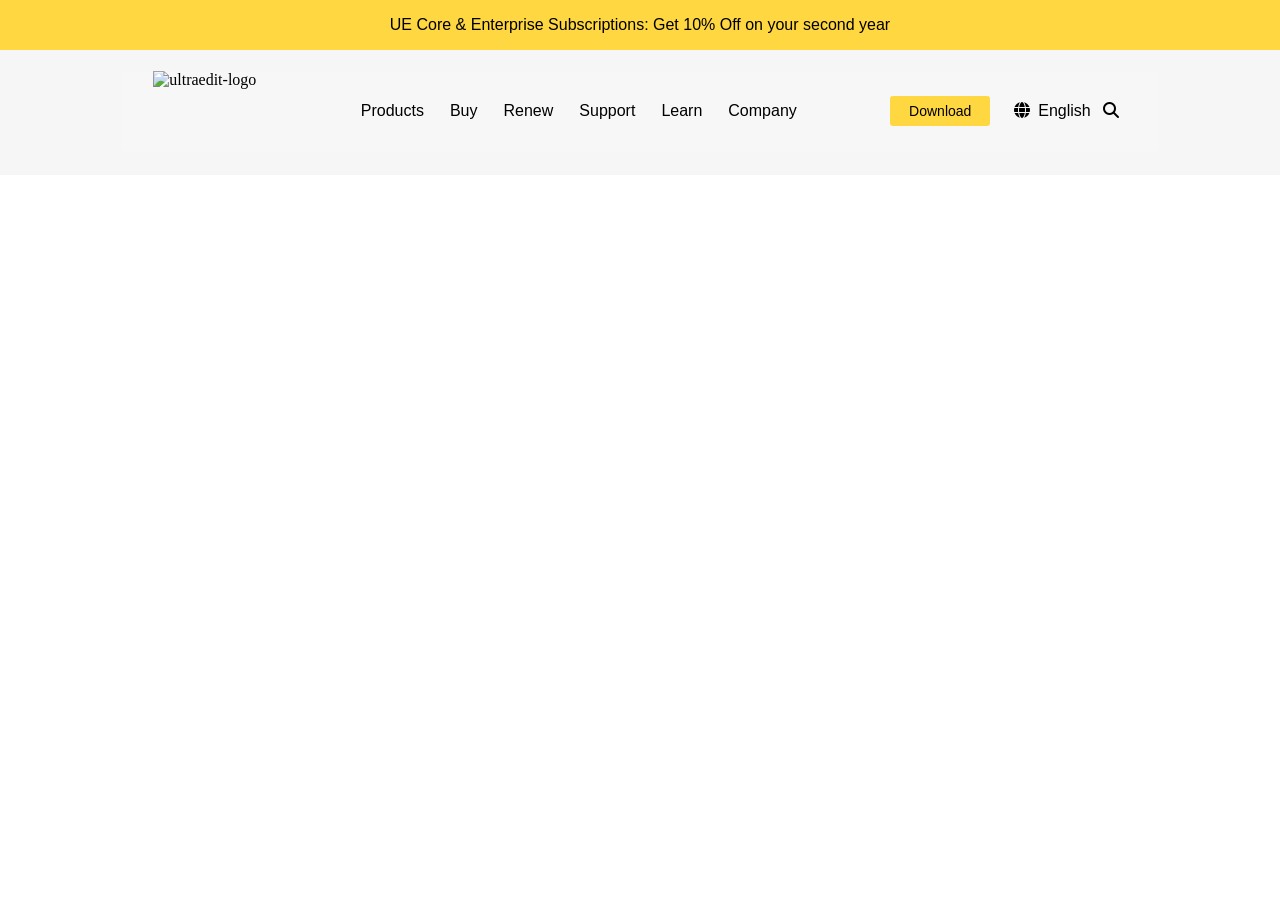
==== index.html @ 31242241 "first commit" ====
<!DOCTYPE html>
<html lang="en">

<head>
    <link rel="stylesheet" href="https://cdnjs.cloudflare.com/ajax/libs/font-awesome/6.5.0/css/all.min.css">
    <meta charset="UTF-8">
    <meta name="viewport" content="width=device-width, initial-scale=1.0">
    <title>Download UltraEdit text editor</title>
    <link rel="stylesheet" href="css/style.css">
</head>

<body>
    <nav>
        <div class="nav-head">
            UE Core & Enterprise Subscriptions: Get 10% Off on your second year
        </div>
        <div class="nav-body">
            <div class="nav-body1">
                <img class="logo" src="images/UE_Site-Logo-1.png" alt="ultraedit-logo">
            </div>
            <div class="nav-body2">
                <ul>
                    <li>Products</li>
                    <li>Buy</li>
                    <li>Renew</li>
                    <li>Support</li>
                    <li>Learn</li>
                    <li>Company</li>
                </ul>
            </div>
            <div class="nav-body3">
                <button class="download">Download</button>
                <li><i class="fa-solid fa-globe"></i>English</li>
                <li><i class="fa-solid fa-magnifying-glass"></i></li>
            </div>
        </div>
    </nav>
    <div class="lore">
        
    </div>
</body>

</html>
---- css/style.css ----
:root {
            --main-color: #ffd741;
            --second-color: #333;
            --third-color: #cecece36;
            --fourth-color: #f6f6f6;
        }

        body {
            margin: 0;
            padding: 0;
        }

            nav{
                top: 0;
                z-index: 1000; 
                /* prevent overlap issues */
                position: sticky;
                background-color: var(--fourth-color);
                padding-bottom: 3px;
            }
        .nav-head {
            height: 50px;
            background-color: var(--main-color);
            text-align: center;
            font-family: Arial, Helvetica, sans-serif;
            align-content: center;
        }

        .nav-body {
            display: flex;
            justify-content: space-around;
            margin-left: 120px;
            margin-right: 120px;
            margin-top: 20px;
            margin-bottom: 20px; 
            background-color: #f6f6f630;
            border: 0.8px solid var(--fourth-color);
        }

        ul {
            display: flex;
            flex-direction: row;
            align-items: center;
        }

        .logo {
            height: 60px;
            width: 150px;
        }

        .nav-body1 {
            height: 80px;
        }

        .nav-body2 {
            height: 80px;
        }

        ul {
            gap: 26px;
            margin-right: 29px;
            padding-top: 15px;
        }

        .nav-body3 {
            height: 80px;
            align-items: center;
            display: flex;
            gap: 12px;
        }

        li {

            list-style: none;
            font-family: Arial, Helvetica, sans-serif;
        }

        .download {
            background-color: var(--main-color);
            color: black;
            height: 30px;
            width: 100px;
            font-size: 14px;
            border-radius: 3px;
            font-family: Arial, Helvetica, sans-serif;
            padding: 6px;
            border: none;
            cursor: pointer;
            margin-right: 12px;
        }
        .nav-body3 li i{
            margin-right: 8px;
        }

        .lore{
            margin-top: 20px;
        }
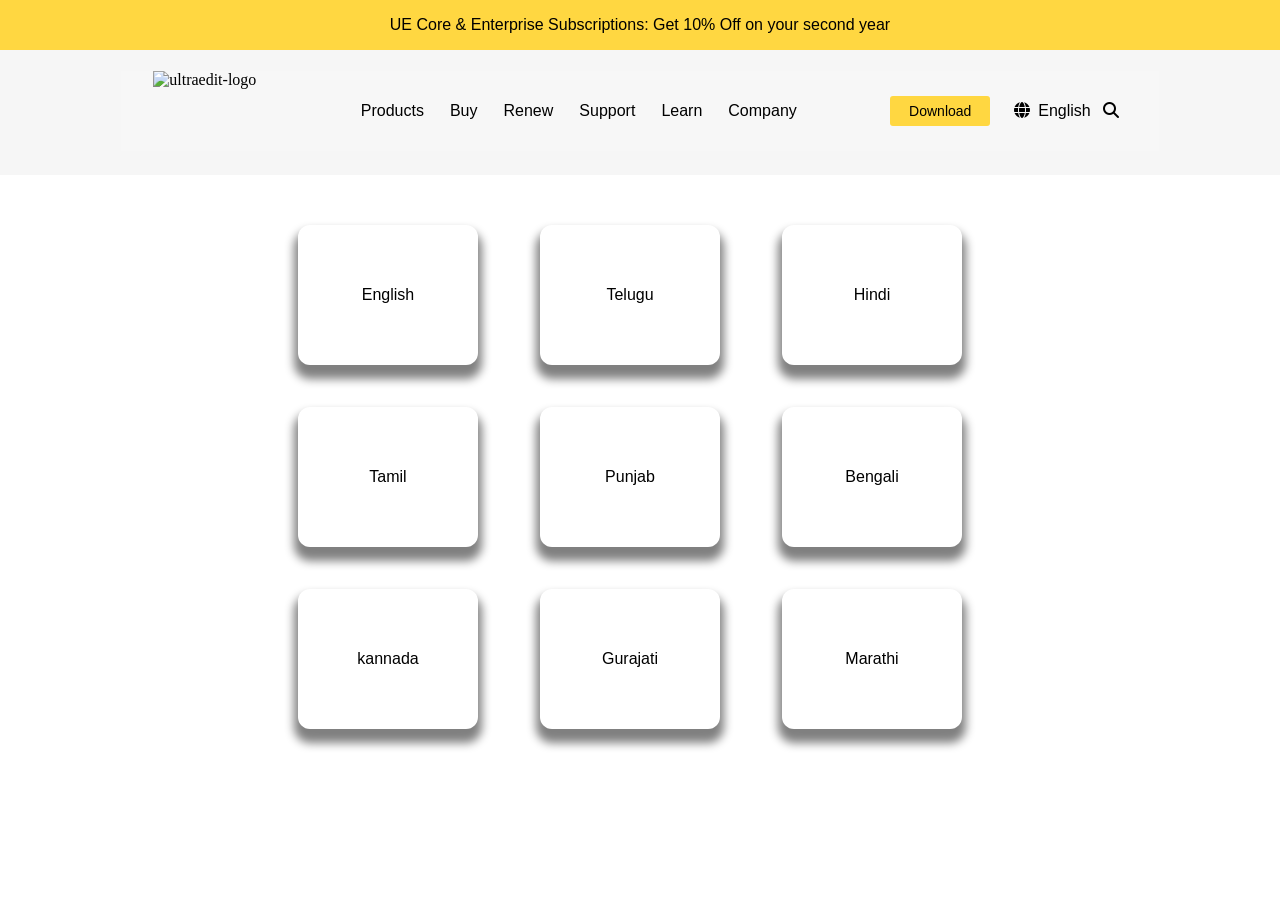
==== commit a237a261: "Updated UI" ====
--- a/index.html
+++ b/index.html
@@ -7,6 +7,7 @@
     <meta name="viewport" content="width=device-width, initial-scale=1.0">
     <title>Download UltraEdit text editor</title>
     <link rel="stylesheet" href="css/style.css">
+    
 </head>
 
 <body>
@@ -35,8 +36,17 @@
             </div>
         </div>
     </nav>
-    <div class="lore">
-        
+    <div class="Grid-practice">
+
+        <div class="Grid"><span>English</span> </div>
+        <div class="Grid"><span>Telugu</span> </div>
+        <div class="Grid"><span>Hindi</span> </div>
+        <div class="Grid"><span>Tamil</span> </div>
+        <div class="Grid"><span>Punjab</span> </div>
+        <div class="Grid"><span>Bengali</span> </div>
+        <div class="Grid"><span>kannada</span> </div>
+        <div class="Grid"><span>Gurajati</span> </div>
+        <div class="Grid"><span>Marathi</span> </div>
     </div>
 </body>
 
--- a/css/style.css
+++ b/css/style.css
@@ -1,99 +1,134 @@
+:root {
+    --main-color: #ffd741;
+    --second-color: #333;
+    --third-color: #cecece36;
+    --fourth-color: #f6f6f6;
+}
 
-        :root {
-            --main-color: #ffd741;
-            --second-color: #333;
-            --third-color: #cecece36;
-            --fourth-color: #f6f6f6;
-        }
+body {
+    margin: 0;
+    padding: 0;
+}
 
-        body {
-            margin: 0;
-            padding: 0;
-        }
+nav {
+    top: 0;
+    z-index: 1000;
+    /* prevent overlap issues */
+    position: sticky;
+    background-color: var(--fourth-color);
+    padding-bottom: 3px;
+}
 
-            nav{
-                top: 0;
-                z-index: 1000; 
-                /* prevent overlap issues */
-                position: sticky;
-                background-color: var(--fourth-color);
-                padding-bottom: 3px;
-            }
-        .nav-head {
-            height: 50px;
-            background-color: var(--main-color);
-            text-align: center;
-            font-family: Arial, Helvetica, sans-serif;
-            align-content: center;
-        }
+.nav-head {
+    height: 50px;
+    background-color: var(--main-color);
+    text-align: center;
+    font-family: Arial, Helvetica, sans-serif;
+    align-content: center;
+}
 
-        .nav-body {
-            display: flex;
-            justify-content: space-around;
-            margin-left: 120px;
-            margin-right: 120px;
-            margin-top: 20px;
-            margin-bottom: 20px; 
-            background-color: #f6f6f630;
-            border: 0.8px solid var(--fourth-color);
-        }
+.nav-body {
+    display: flex;
+    justify-content: space-around;
+    margin-left: 120px;
+    margin-right: 120px;
+    margin-top: 20px;
+    margin-bottom: 20px;
+    background-color: #f6f6f630;
+    border: 0.8px solid var(--fourth-color);
+}
 
-        ul {
-            display: flex;
-            flex-direction: row;
-            align-items: center;
-        }
+ul {
+    display: flex;
+    flex-direction: row;
+    align-items: center;
+}
 
-        .logo {
-            height: 60px;
-            width: 150px;
-        }
+.logo {
+    height: 60px;
+    width: 150px;
+}
 
-        .nav-body1 {
-            height: 80px;
-        }
+.nav-body1 {
+    height: 80px;
+}
 
-        .nav-body2 {
-            height: 80px;
-        }
+.nav-body2 {
+    height: 80px;
+}
 
-        ul {
-            gap: 26px;
-            margin-right: 29px;
-            padding-top: 15px;
-        }
+ul {
+    gap: 26px;
+    margin-right: 29px;
+    padding-top: 15px;
+}
 
-        .nav-body3 {
-            height: 80px;
-            align-items: center;
-            display: flex;
-            gap: 12px;
-        }
+.nav-body3 {
+    height: 80px;
+    align-items: center;
+    display: flex;
+    gap: 12px;
+}
 
-        li {
+li {
 
-            list-style: none;
-            font-family: Arial, Helvetica, sans-serif;
-        }
+    list-style: none;
+    font-family: Arial, Helvetica, sans-serif;
+}
 
-        .download {
-            background-color: var(--main-color);
-            color: black;
-            height: 30px;
-            width: 100px;
-            font-size: 14px;
-            border-radius: 3px;
-            font-family: Arial, Helvetica, sans-serif;
-            padding: 6px;
-            border: none;
-            cursor: pointer;
-            margin-right: 12px;
-        }
-        .nav-body3 li i{
-            margin-right: 8px;
-        }
+.download {
+    background-color: var(--main-color);
+    color: black;
+    height: 30px;
+    width: 100px;
+    font-size: 14px;
+    border-radius: 3px;
+    font-family: Arial, Helvetica, sans-serif;
+    padding: 6px;
+    border: none;
+    cursor: pointer;
+    margin-right: 12px;
+}
 
-        .lore{
-            margin-top: 20px;
-        }
-        +.nav-body3 li i {
+    margin-right: 8px;
+}
+
+.lore {
+    margin-top: 20px;
+}
+.Grid-practice {
+    margin-top: 50px;
+    align-content: center;
+    justify-content: center;
+    text-align: center;
+    display: grid;
+    grid-template-columns: repeat(3, 200px);
+    gap: 42px;
+    margin-bottom: 50px;
+}
+.Grid {
+    display: flex;
+    height: 140px;
+    width: 180px;
+    place-items: center;
+    justify-content: center;
+    background-color: var(--thrid-color);
+    color: black;
+    border-radius: 12px;
+    box-shadow: 0px 10px 10px 4px gray;
+    transition: 0.3s ease;
+}
+.Grid:hover{
+    transform: translateY(-18px);
+    color: white;
+    background-color: var(--second-color);
+}
+
+
+.Grid-practice span{
+    text-align: center;     
+    font-family: Arial, Helvetica, sans-serif;
+    font-size: 20px solid black;
+    
+}
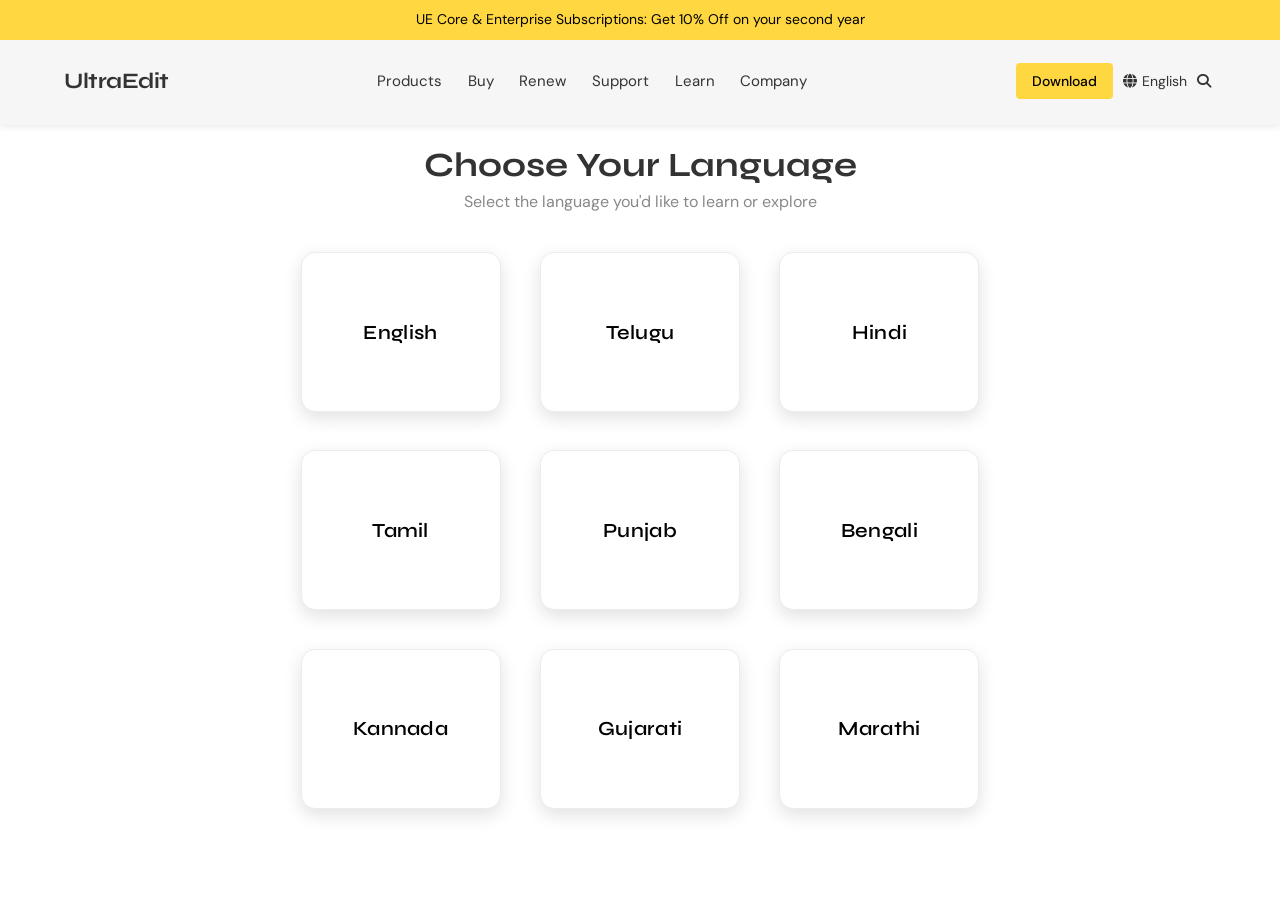
==== commit 726c1527: "Updated Responsive UI" ====
--- a/index.html
+++ b/index.html
@@ -3,11 +3,12 @@
 
 <head>
     <link rel="stylesheet" href="https://cdnjs.cloudflare.com/ajax/libs/font-awesome/6.5.0/css/all.min.css">
+    <link rel="preconnect" href="https://fonts.googleapis.com">
+    <link href="https://fonts.googleapis.com/css2?family=Syne:wght@400;600;700&family=DM+Sans:wght@400;500&display=swap" rel="stylesheet">
     <meta charset="UTF-8">
     <meta name="viewport" content="width=device-width, initial-scale=1.0">
     <title>Download UltraEdit text editor</title>
     <link rel="stylesheet" href="css/style.css">
-    
 </head>
 
 <body>
@@ -17,8 +18,12 @@
         </div>
         <div class="nav-body">
             <div class="nav-body1">
-                <img class="logo" src="images/UE_Site-Logo-1.png" alt="ultraedit-logo">
+                <!-- If logo image is unavailable, fallback text shows -->
+                <img class="logo" src="images/UE_Site-Logo-1.png" alt="UltraEdit"
+                    onerror="this.style.display='none'; this.nextElementSibling.style.display='block'">
+                <span class="logo-fallback" style="display:none;">UltraEdit</span>
             </div>
+
             <div class="nav-body2">
                 <ul>
                     <li>Products</li>
@@ -29,25 +34,71 @@
                     <li>Company</li>
                 </ul>
             </div>
+
             <div class="nav-body3">
                 <button class="download">Download</button>
-                <li><i class="fa-solid fa-globe"></i>English</li>
-                <li><i class="fa-solid fa-magnifying-glass"></i></li>
+                <ul>
+                    <li><i class="fa-solid fa-globe"></i>English</li>
+                    <li><i class="fa-solid fa-magnifying-glass"></i></li>
+                </ul>
+            </div>
+
+            <!-- Hamburger for mobile -->
+            <div class="hamburger" id="hamburger" onclick="toggleMenu()" aria-label="Toggle menu">
+                <span></span>
+                <span></span>
+                <span></span>
             </div>
         </div>
+
+        <!-- Mobile dropdown menu -->
+        <ul class="mobile-menu" id="mobileMenu">
+            <li>Products</li>
+            <li>Buy</li>
+            <li>Renew</li>
+            <li>Support</li>
+            <li>Learn</li>
+            <li>Company</li>
+            <li><i class="fa-solid fa-globe" style="margin-right:8px"></i>English</li>
+            <li style="border-bottom:none; padding-top:14px;">
+                <button class="download" style="width:100%; height:42px; font-size:15px;">Download</button>
+            </li>
+        </ul>
     </nav>
+
+    <div class="lore">
+        Choose Your Language
+        <span>Select the language you'd like to learn or explore</span>
+    </div>
+
     <div class="Grid-practice">
+        <div class="Grid"><span>English</span></div>
+        <div class="Grid"><span>Telugu</span></div>
+        <div class="Grid"><span>Hindi</span></div>
+        <div class="Grid"><span>Tamil</span></div>
+        <div class="Grid"><span>Punjab</span></div>
+        <div class="Grid"><span>Bengali</span></div>
+        <div class="Grid"><span>Kannada</span></div>
+        <div class="Grid"><span>Gujarati</span></div>
+        <div class="Grid"><span>Marathi</span></div>
+    </div>
 
-        <div class="Grid"><span>English</span> </div>
-        <div class="Grid"><span>Telugu</span> </div>
-        <div class="Grid"><span>Hindi</span> </div>
-        <div class="Grid"><span>Tamil</span> </div>
-        <div class="Grid"><span>Punjab</span> </div>
-        <div class="Grid"><span>Bengali</span> </div>
-        <div class="Grid"><span>kannada</span> </div>
-        <div class="Grid"><span>Gurajati</span> </div>
-        <div class="Grid"><span>Marathi</span> </div>
-    </div>
+    <script>
+        function toggleMenu() {
+            const hamburger = document.getElementById('hamburger');
+            const menu = document.getElementById('mobileMenu');
+            hamburger.classList.toggle('open');
+            menu.classList.toggle('open');
+        }
+
+        // Close menu on outside click
+        document.addEventListener('click', function (e) {
+            const nav = document.querySelector('nav');
+            if (!nav.contains(e.target)) {
+                document.getElementById('hamburger').classList.remove('open');
+                document.getElementById('mobileMenu').classList.remove('open');
+            }
+        });
+    </script>
 </body>
-
 </html>
--- a/css/style.css
+++ b/css/style.css
@@ -1,134 +1,345 @@
-:root {
-    --main-color: #ffd741;
-    --second-color: #333;
-    --third-color: #cecece36;
-    --fourth-color: #f6f6f6;
-}
-
-body {
-    margin: 0;
-    padding: 0;
-}
-
-nav {
-    top: 0;
-    z-index: 1000;
-    /* prevent overlap issues */
-    position: sticky;
-    background-color: var(--fourth-color);
-    padding-bottom: 3px;
-}
-
-.nav-head {
-    height: 50px;
-    background-color: var(--main-color);
-    text-align: center;
-    font-family: Arial, Helvetica, sans-serif;
-    align-content: center;
-}
-
-.nav-body {
-    display: flex;
-    justify-content: space-around;
-    margin-left: 120px;
-    margin-right: 120px;
-    margin-top: 20px;
-    margin-bottom: 20px;
-    background-color: #f6f6f630;
-    border: 0.8px solid var(--fourth-color);
-}
-
-ul {
-    display: flex;
-    flex-direction: row;
-    align-items: center;
-}
-
-.logo {
-    height: 60px;
-    width: 150px;
-}
-
-.nav-body1 {
-    height: 80px;
-}
-
-.nav-body2 {
-    height: 80px;
-}
-
-ul {
-    gap: 26px;
-    margin-right: 29px;
-    padding-top: 15px;
-}
-
-.nav-body3 {
-    height: 80px;
-    align-items: center;
-    display: flex;
-    gap: 12px;
-}
-
-li {
-
-    list-style: none;
-    font-family: Arial, Helvetica, sans-serif;
-}
-
-.download {
-    background-color: var(--main-color);
-    color: black;
-    height: 30px;
-    width: 100px;
-    font-size: 14px;
-    border-radius: 3px;
-    font-family: Arial, Helvetica, sans-serif;
-    padding: 6px;
-    border: none;
-    cursor: pointer;
-    margin-right: 12px;
-}
-
-.nav-body3 li i {
-    margin-right: 8px;
-}
-
-.lore {
-    margin-top: 20px;
-}
-.Grid-practice {
-    margin-top: 50px;
-    align-content: center;
-    justify-content: center;
-    text-align: center;
-    display: grid;
-    grid-template-columns: repeat(3, 200px);
-    gap: 42px;
-    margin-bottom: 50px;
-}
-.Grid {
-    display: flex;
-    height: 140px;
-    width: 180px;
-    place-items: center;
-    justify-content: center;
-    background-color: var(--thrid-color);
-    color: black;
-    border-radius: 12px;
-    box-shadow: 0px 10px 10px 4px gray;
-    transition: 0.3s ease;
-}
-.Grid:hover{
-    transform: translateY(-18px);
-    color: white;
-    background-color: var(--second-color);
-}
-
-
-.Grid-practice span{
-    text-align: center;     
-    font-family: Arial, Helvetica, sans-serif;
-    font-size: 20px solid black;
-    
-}+        :root {
+            --main-color: #ffd741;
+            --second-color: #333;
+            --third-color: #cecece36;
+            --fourth-color: #f6f6f6;
+        }
+
+        *, *::before, *::after {
+            box-sizing: border-box;
+        }
+
+        body {
+            margin: 0;
+            padding: 0;
+            font-family: 'DM Sans', sans-serif;
+        }
+
+        /* ── NAV ── */
+        nav {
+            top: 0;
+            z-index: 1000;
+            position: sticky;
+            background-color: var(--fourth-color);
+            padding-bottom: 3px;
+            box-shadow: 0 2px 8px rgba(0,0,0,0.08);
+        }
+
+        .nav-head {
+            height: auto;
+            min-height: 40px;
+            background-color: var(--main-color);
+            text-align: center;
+            font-family: 'DM Sans', sans-serif;
+            font-size: clamp(11px, 2vw, 14px);
+            align-content: center;
+            padding: 8px 16px;
+            line-height: 1.4;
+        }
+
+        .nav-body {
+            display: flex;
+            justify-content: space-between;
+            align-items: center;
+            padding: 0 clamp(16px, 5vw, 120px);
+            background-color: var(--fourth-color);
+            gap: 12px;
+            flex-wrap: wrap;
+        }
+
+        .logo {
+            height: 50px;
+            width: auto;
+            max-width: 130px;
+            object-fit: contain;
+            display: block;
+        }
+
+        /* fallback if image missing */
+        .logo-fallback {
+            font-family: 'Syne', sans-serif;
+            font-weight: 700;
+            font-size: 22px;
+            color: var(--second-color);
+            letter-spacing: -0.5px;
+            padding: 16px 0;
+            white-space: nowrap;
+        }
+
+        .nav-body1 {
+            display: flex;
+            align-items: center;
+            padding: 12px 0;
+        }
+
+        .nav-body2 {
+            flex: 1;
+        }
+
+        .nav-body2 ul {
+            display: flex;
+            flex-direction: row;
+            align-items: center;
+            list-style: none;
+            margin: 0;
+            padding: 0;
+            gap: clamp(12px, 2vw, 26px);
+            flex-wrap: wrap;
+            justify-content: center;
+        }
+
+        .nav-body2 ul li {
+            font-family: 'DM Sans', sans-serif;
+            font-size: clamp(13px, 1.4vw, 15px);
+            cursor: pointer;
+            white-space: nowrap;
+            padding: 6px 0;
+            position: relative;
+            color: var(--second-color);
+            transition: color 0.2s;
+        }
+
+        .nav-body2 ul li::after {
+            content: '';
+            position: absolute;
+            bottom: 2px;
+            left: 0;
+            width: 0;
+            height: 2px;
+            background: var(--main-color);
+            transition: width 0.25s ease;
+        }
+
+        .nav-body2 ul li:hover { color: #000; }
+        .nav-body2 ul li:hover::after { width: 100%; }
+
+        .nav-body3 {
+            display: flex;
+            align-items: center;
+            gap: 10px;
+            padding: 12px 0;
+            flex-wrap: wrap;
+        }
+
+        .nav-body3 ul {
+            display: flex;
+            flex-direction: row;
+            align-items: center;
+            list-style: none;
+            margin: 0;
+            padding: 0;
+            gap: 10px;
+        }
+
+        .nav-body3 li {
+            list-style: none;
+            font-family: 'DM Sans', sans-serif;
+            font-size: 14px;
+            cursor: pointer;
+            white-space: nowrap;
+            color: var(--second-color);
+            transition: opacity 0.2s;
+        }
+
+        .nav-body3 li:hover { opacity: 0.6; }
+
+        .nav-body3 li i {
+            margin-right: 5px;
+        }
+
+        .download {
+            background-color: var(--main-color);
+            color: black;
+            height: 36px;
+            padding: 0 16px;
+            font-size: 14px;
+            font-family: 'DM Sans', sans-serif;
+            font-weight: 500;
+            border-radius: 4px;
+            border: none;
+            cursor: pointer;
+            white-space: nowrap;
+            transition: transform 0.15s ease, box-shadow 0.15s ease;
+        }
+
+        .download:hover {
+            transform: translateY(-1px);
+            box-shadow: 0 4px 12px rgba(255, 215, 65, 0.5);
+        }
+
+        /* ── HAMBURGER ── */
+        .hamburger {
+            display: none;
+            flex-direction: column;
+            gap: 5px;
+            cursor: pointer;
+            padding: 10px;
+            margin-left: auto;
+        }
+
+        .hamburger span {
+            display: block;
+            width: 24px;
+            height: 2px;
+            background: var(--second-color);
+            border-radius: 2px;
+            transition: all 0.3s ease;
+        }
+
+        .hamburger.open span:nth-child(1) { transform: translateY(7px) rotate(45deg); }
+        .hamburger.open span:nth-child(2) { opacity: 0; }
+        .hamburger.open span:nth-child(3) { transform: translateY(-7px) rotate(-45deg); }
+
+        .mobile-menu {
+            display: none;
+            flex-direction: column;
+            background: var(--fourth-color);
+            border-top: 1px solid #e0e0e0;
+            padding: 12px 24px 20px;
+            gap: 6px;
+        }
+
+        .mobile-menu.open { display: flex; }
+
+        .mobile-menu li {
+            list-style: none;
+            font-family: 'DM Sans', sans-serif;
+            font-size: 16px;
+            padding: 10px 0;
+            border-bottom: 1px solid #e8e8e8;
+            cursor: pointer;
+            color: var(--second-color);
+        }
+
+        .mobile-menu li:last-child { border-bottom: none; }
+
+        /* ── GRID ── */
+        .lore {
+            margin-top: 20px;
+            text-align: center;
+            font-family: 'Syne', sans-serif;
+            font-size: clamp(22px, 4vw, 34px);
+            font-weight: 700;
+            color: var(--second-color);
+            padding: 0 16px;
+        }
+
+        .lore span {
+            color: #888;
+            font-weight: 400;
+            display: block;
+            font-size: clamp(13px, 2vw, 16px);
+            font-family: 'DM Sans', sans-serif;
+            margin-top: 6px;
+        }
+
+        .Grid-practice {
+            margin: 40px auto 60px;
+            display: grid;
+            grid-template-columns: repeat(3, 1fr);
+            gap: clamp(16px, 3vw, 42px);
+            max-width: 800px;
+            padding: 0 clamp(16px, 5vw, 60px);
+            justify-items: center;
+        }
+
+        .Grid {
+            display: flex;
+            height: clamp(100px, 16vw, 160px);
+            width: 100%;
+            max-width: 200px;
+            place-items: center;
+            justify-content: center;
+            background-color: #fff;
+            color: black;
+            border-radius: 14px;
+            box-shadow: 0px 6px 18px rgba(0,0,0,0.12);
+            transition: transform 0.3s ease, background-color 0.3s ease, color 0.3s ease, box-shadow 0.3s ease;
+            cursor: pointer;
+            border: 1.5px solid #ececec;
+        }
+
+        .Grid:hover {
+            transform: translateY(-12px);
+            color: white;
+            background-color: var(--second-color);
+            box-shadow: 0px 16px 32px rgba(0,0,0,0.2);
+            border-color: transparent;
+        }
+
+        .Grid span {
+            text-align: center;
+            font-family: 'Syne', sans-serif;
+            font-size: clamp(14px, 2.5vw, 20px);
+            font-weight: 600;
+            letter-spacing: 0.3px;
+        }
+
+        /* ── RESPONSIVE BREAKPOINTS ── */
+
+        /* Tablet: 768px and below */
+        @media (max-width: 768px) {
+            .nav-body2,
+            .nav-body3 {
+                display: none;
+            }
+
+            .hamburger {
+                display: flex;
+            }
+
+            .nav-body {
+                flex-wrap: nowrap;
+                padding: 0 16px;
+            }
+
+            .Grid-practice {
+                grid-template-columns: repeat(3, 1fr);
+                gap: 14px;
+                padding: 0 20px;
+                max-width: 100%;
+            }
+
+            .Grid {
+                max-width: 100%;
+                height: clamp(80px, 20vw, 130px);
+            }
+        }
+
+        /* Small mobile: 480px and below */
+        @media (max-width: 480px) {
+            .nav-head {
+                font-size: 11px;
+                padding: 8px 12px;
+            }
+
+            .Grid-practice {
+                grid-template-columns: repeat(2, 1fr);
+                gap: 12px;
+                padding: 0 16px;
+            }
+
+            .Grid {
+                height: 100px;
+            }
+        }
+
+        /* Very small: 360px and below */
+        @media (max-width: 360px) {
+            .Grid-practice {
+                grid-template-columns: repeat(2, 1fr);
+                gap: 10px;
+                padding: 0 12px;
+            }
+
+            .logo-fallback {
+                font-size: 18px;
+            }
+        }
+
+        /* Large desktop: 1400px and above */
+        @media (min-width: 1400px) {
+            .Grid-practice {
+                max-width: 960px;
+            }
+        }
